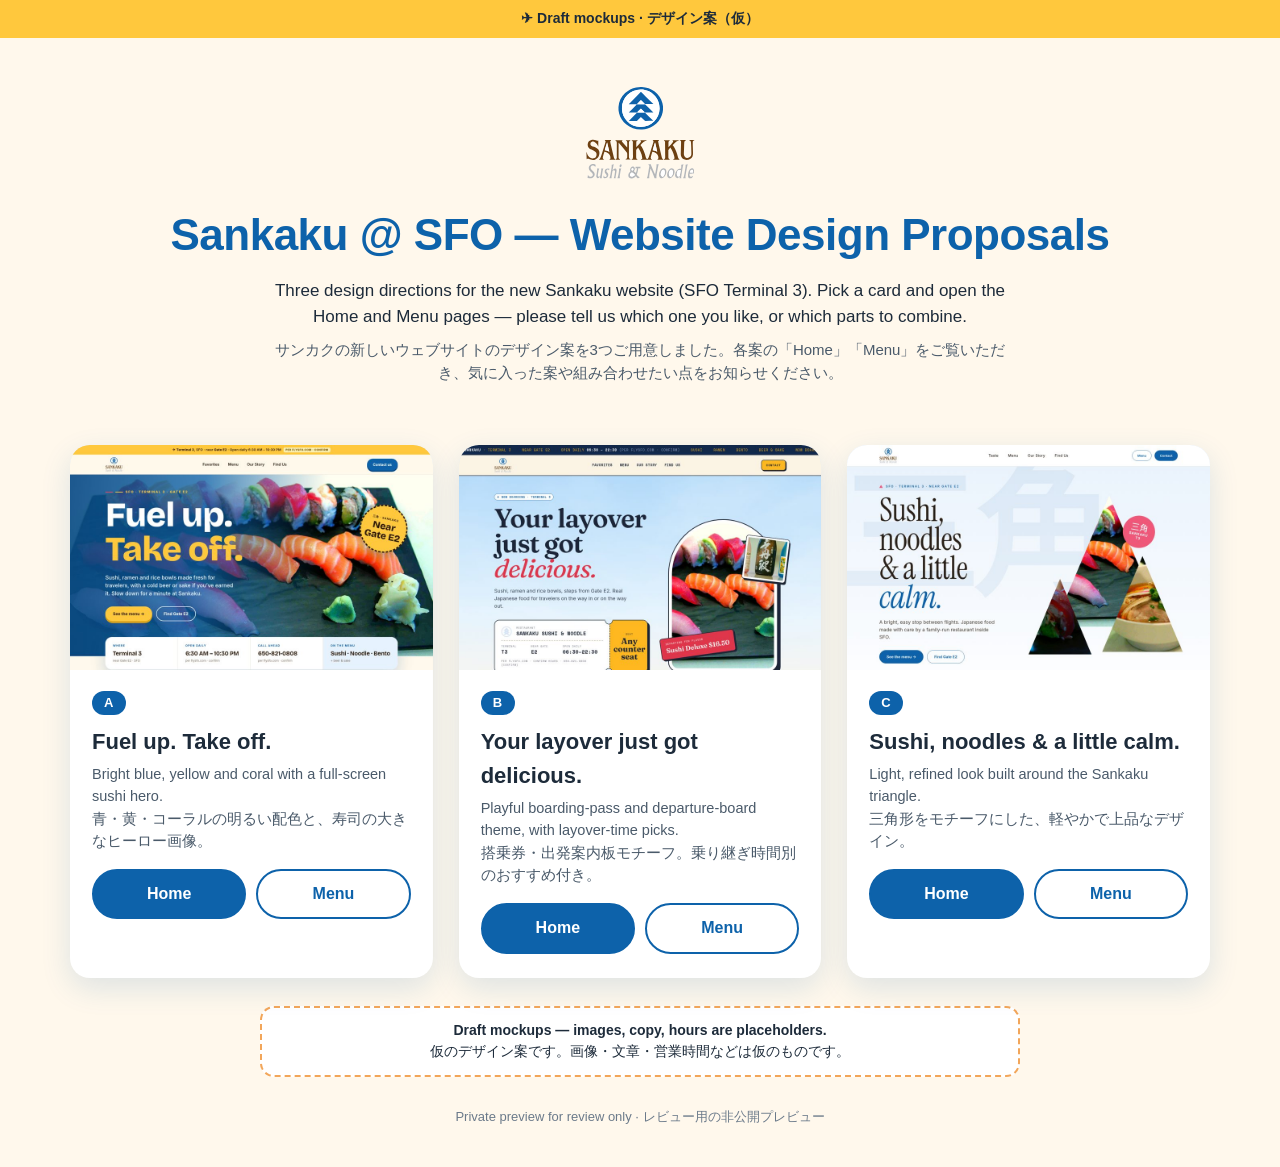
==== index.html @ 75d9e6c4 "Add Sankaku @ SFO design mockups for GitHub Pages. Publish the landing page and three proposal sites" ====
<!doctype html><html lang="en"><head><meta charset="utf-8"><meta name="viewport" content="width=device-width,initial-scale=1">
<meta name="robots" content="noindex,nofollow">
<title>Sankaku @ SFO — Website Design Proposals</title>
<style>
*{box-sizing:border-box}body{margin:0;font-family:-apple-system,BlinkMacSystemFont,"Segoe UI","Hiragino Sans","Yu Gothic",Roboto,sans-serif;background:#fff8ec;color:#1d2b3a;line-height:1.55}
.strip{background:#ffc83d;text-align:center;padding:8px 12px;font-size:14px;font-weight:600}
header{text-align:center;padding:48px 20px 24px}
header img{width:110px;height:auto}
h1{font-size:clamp(28px,5vw,44px);margin:14px 0 6px;color:#0d62aa;letter-spacing:-.5px}
.intro{max-width:760px;margin:0 auto;font-size:17px}
.intro p{margin:8px 0}.jp{color:#4a5a6a;font-size:15px}
.cards{display:grid;grid-template-columns:repeat(auto-fit,minmax(290px,1fr));gap:26px;max-width:1180px;margin:28px auto 10px;padding:0 20px}
.card{background:#fff;border-radius:20px;overflow:hidden;box-shadow:0 10px 30px rgba(13,98,170,.14);display:flex;flex-direction:column;transition:transform .2s}
.card:hover{transform:translateY(-4px)}
.card .thumb{display:block;aspect-ratio:900/558;background:#dde7f0;overflow:hidden}.card img{width:100%;height:100%;object-fit:cover;object-position:top;display:block}
.body{padding:20px 22px 24px}.tag{display:inline-block;background:#0d62aa;color:#fff;font-weight:700;border-radius:99px;padding:2px 12px;font-size:13px;letter-spacing:.5px}
.card h2{margin:10px 0 4px;font-size:22px}.card p{margin:0 0 16px;color:#4a5a6a;font-size:14.5px}
.btns{display:flex;gap:10px}.btn{flex:1;text-align:center;text-decoration:none;font-weight:700;padding:11px 14px;border-radius:99px;border:2px solid #0d62aa;color:#0d62aa}
.btn.p{background:#0d62aa;color:#fff}.btn:hover{background:#ffc83d;border-color:#ffc83d;color:#1d2b3a}
.note{max-width:760px;margin:28px auto 0;text-align:center;background:#fff;border:2px dashed #f2a65a;border-radius:14px;padding:12px 18px;font-size:14px}
footer{text-align:center;color:#6b7a8a;font-size:13px;padding:30px 20px 40px}
@media(max-width:720px){body{font-size:15px;line-height:1.55}header{padding:36px 22px 16px}h1{font-size:24px;line-height:1.2}.intro{font-size:15px}.jp{font-size:13.5px;line-height:1.75}.cards{gap:28px;padding:0 20px}.body{padding:20px 20px 24px}.card h2{font-size:18px;line-height:1.25}.card p{font-size:14px;line-height:1.6}.btn{font-size:14px;min-height:44px;display:flex;align-items:center;justify-content:center}.note{margin:28px 20px 0;font-size:14px;line-height:1.6}footer{font-size:13px;padding:28px 20px 44px}.strip{font-size:14px}}
</style></head><body>
<div class="strip">✈ Draft mockups · デザイン案（仮）</div>
<header>
<img src="assets/logo/logo_sankaku.svg" alt="Sankaku Sushi &amp; Noodle">
<h1>Sankaku @ SFO — Website Design Proposals</h1>
<div class="intro">
<p>Three design directions for the new Sankaku website (SFO Terminal 3). Pick a card and open the Home and Menu pages — please tell us which one you like, or which parts to combine.</p>
<p class="jp">サンカクの新しいウェブサイトのデザイン案を3つご用意しました。各案の「Home」「Menu」をご覧いただき、気に入った案や組み合わせたい点をお知らせください。</p>
</div></header>
<main class="cards">
<article class="card"><a class="thumb" href="a/index.html"><img src="thumbs/a.jpg" alt="Design A preview" loading="lazy"></a><div class="body"><span class="tag">A</span><h2>Fuel up. Take off.</h2><p>Bright blue, yellow and coral with a full-screen sushi hero.<br>青・黄・コーラルの明るい配色と、寿司の大きなヒーロー画像。</p><div class="btns"><a class="btn p" href="a/index.html">Home</a><a class="btn" href="a/menu.html">Menu</a></div></div></article>
<article class="card"><a class="thumb" href="b/index.html"><img src="thumbs/b.jpg" alt="Design B preview" loading="lazy"></a><div class="body"><span class="tag">B</span><h2>Your layover just got delicious.</h2><p>Playful boarding-pass and departure-board theme, with layover-time picks.<br>搭乗券・出発案内板モチーフ。乗り継ぎ時間別のおすすめ付き。</p><div class="btns"><a class="btn p" href="b/index.html">Home</a><a class="btn" href="b/menu.html">Menu</a></div></div></article>
<article class="card"><a class="thumb" href="c/index.html"><img src="thumbs/c.jpg" alt="Design C preview" loading="lazy"></a><div class="body"><span class="tag">C</span><h2>Sushi, noodles &amp; a little calm.</h2><p>Light, refined look built around the Sankaku triangle.<br>三角形をモチーフにした、軽やかで上品なデザイン。</p><div class="btns"><a class="btn p" href="c/index.html">Home</a><a class="btn" href="c/menu.html">Menu</a></div></div></article>
</main>
<div class="note"><b>Draft mockups — images, copy, hours are placeholders.</b><br>仮のデザイン案です。画像・文章・営業時間などは仮のものです。</div>
<footer>Private preview for review only · レビュー用の非公開プレビュー</footer>
</body></html>
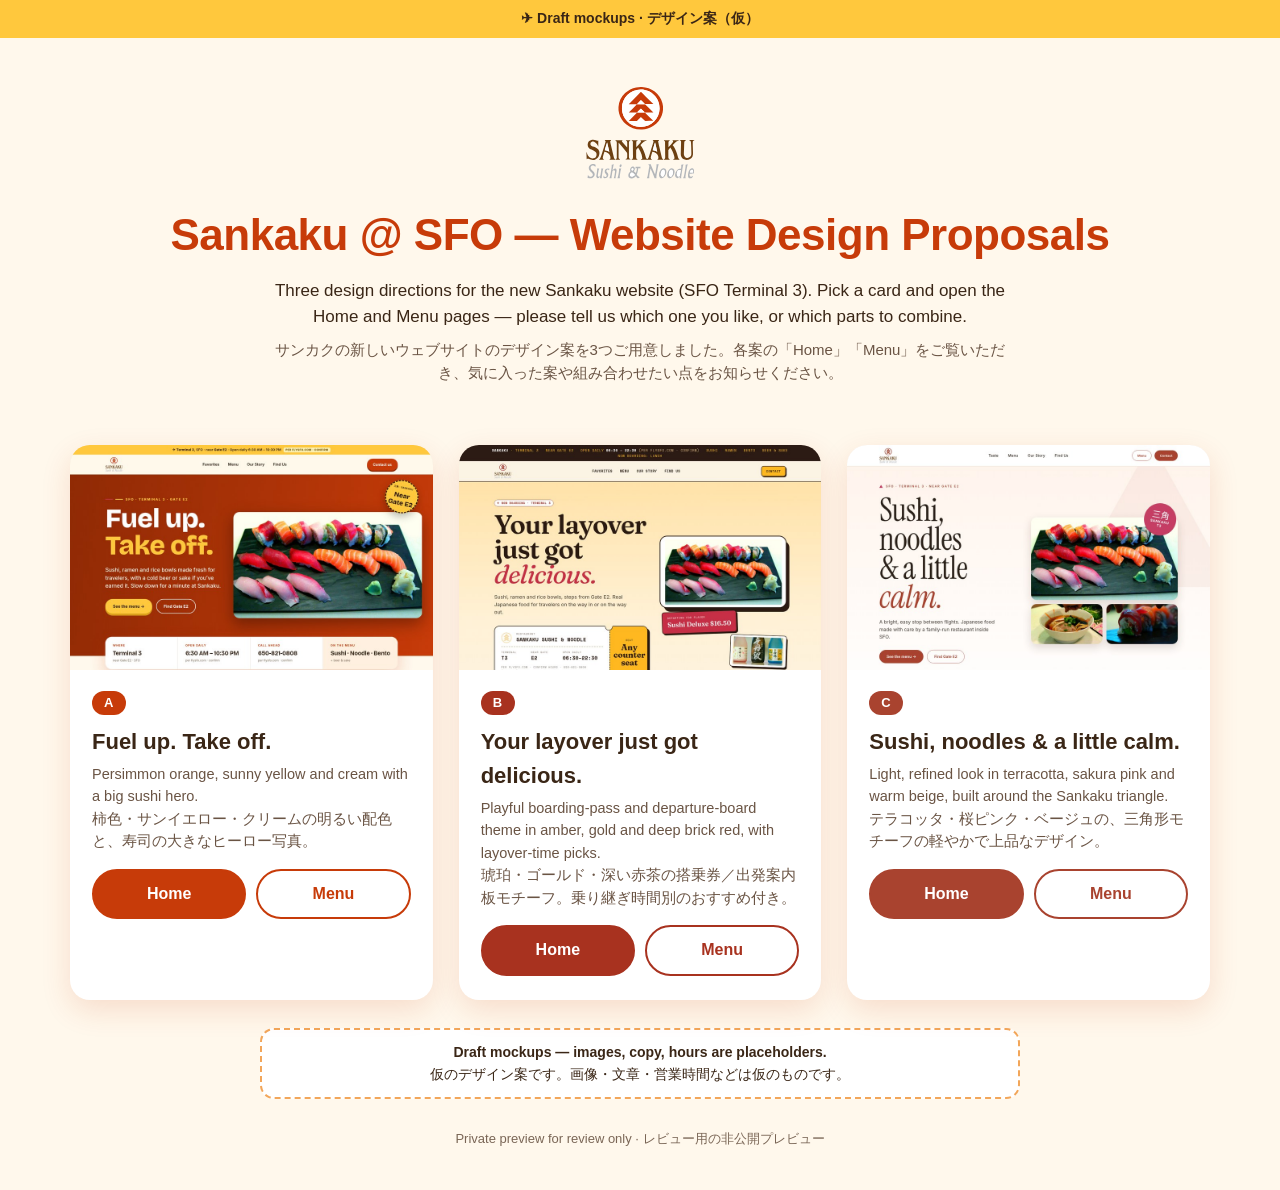
==== commit 14f9dfa5: "Replace mockups with warm palettes and no-crop layouts. Swap in the finished static build: warm colo" ====
--- a/index.html
+++ b/index.html
@@ -2,37 +2,38 @@
 <meta name="robots" content="noindex,nofollow">
 <title>Sankaku @ SFO — Website Design Proposals</title>
 <style>
-*{box-sizing:border-box}body{margin:0;font-family:-apple-system,BlinkMacSystemFont,"Segoe UI","Hiragino Sans","Yu Gothic",Roboto,sans-serif;background:#fff8ec;color:#1d2b3a;line-height:1.55}
+*{box-sizing:border-box}body{margin:0;font-family:-apple-system,BlinkMacSystemFont,"Segoe UI","Hiragino Sans","Yu Gothic",Roboto,sans-serif;background:#fff8ec;color:#3A2616;line-height:1.55}
 .strip{background:#ffc83d;text-align:center;padding:8px 12px;font-size:14px;font-weight:600}
 header{text-align:center;padding:48px 20px 24px}
 header img{width:110px;height:auto}
-h1{font-size:clamp(28px,5vw,44px);margin:14px 0 6px;color:#0d62aa;letter-spacing:-.5px}
+h1{font-size:clamp(28px,5vw,44px);margin:14px 0 6px;color:#C73B09;letter-spacing:-.5px}
 .intro{max-width:760px;margin:0 auto;font-size:17px}
-.intro p{margin:8px 0}.jp{color:#4a5a6a;font-size:15px}
+.intro p{margin:8px 0}.jp{color:#6A5444;font-size:15px}
 .cards{display:grid;grid-template-columns:repeat(auto-fit,minmax(290px,1fr));gap:26px;max-width:1180px;margin:28px auto 10px;padding:0 20px}
-.card{background:#fff;border-radius:20px;overflow:hidden;box-shadow:0 10px 30px rgba(13,98,170,.14);display:flex;flex-direction:column;transition:transform .2s}
+.card{background:#fff;border-radius:20px;overflow:hidden;box-shadow:0 10px 30px rgba(199,59,9,.14);display:flex;flex-direction:column;transition:transform .2s}
 .card:hover{transform:translateY(-4px)}
-.card .thumb{display:block;aspect-ratio:900/558;background:#dde7f0;overflow:hidden}.card img{width:100%;height:100%;object-fit:cover;object-position:top;display:block}
-.body{padding:20px 22px 24px}.tag{display:inline-block;background:#0d62aa;color:#fff;font-weight:700;border-radius:99px;padding:2px 12px;font-size:13px;letter-spacing:.5px}
-.card h2{margin:10px 0 4px;font-size:22px}.card p{margin:0 0 16px;color:#4a5a6a;font-size:14.5px}
-.btns{display:flex;gap:10px}.btn{flex:1;text-align:center;text-decoration:none;font-weight:700;padding:11px 14px;border-radius:99px;border:2px solid #0d62aa;color:#0d62aa}
-.btn.p{background:#0d62aa;color:#fff}.btn:hover{background:#ffc83d;border-color:#ffc83d;color:#1d2b3a}
+.card .thumb{display:block;aspect-ratio:900/558;background:#F6E6D2;overflow:hidden}.card img{width:100%;height:100%;object-fit:cover;object-position:top;display:block}
+.body{padding:20px 22px 24px}.tag{display:inline-block;background:#C73B09;color:#fff;font-weight:700;border-radius:99px;padding:2px 12px;font-size:13px;letter-spacing:.5px}
+.card h2{margin:10px 0 4px;font-size:22px}.card p{margin:0 0 16px;color:#6A5444;font-size:14.5px}
+.btns{display:flex;gap:10px}.btn{flex:1;text-align:center;text-decoration:none;font-weight:700;padding:11px 14px;border-radius:99px;border:2px solid #C73B09;color:#C73B09}
+.btn.p{background:#C73B09;color:#fff}.btn:hover{background:#ffc83d;border-color:#ffc83d;color:#3A2616}
 .note{max-width:760px;margin:28px auto 0;text-align:center;background:#fff;border:2px dashed #f2a65a;border-radius:14px;padding:12px 18px;font-size:14px}
-footer{text-align:center;color:#6b7a8a;font-size:13px;padding:30px 20px 40px}
+footer{text-align:center;color:#7A6656;font-size:13px;padding:30px 20px 40px}
 @media(max-width:720px){body{font-size:15px;line-height:1.55}header{padding:36px 22px 16px}h1{font-size:24px;line-height:1.2}.intro{font-size:15px}.jp{font-size:13.5px;line-height:1.75}.cards{gap:28px;padding:0 20px}.body{padding:20px 20px 24px}.card h2{font-size:18px;line-height:1.25}.card p{font-size:14px;line-height:1.6}.btn{font-size:14px;min-height:44px;display:flex;align-items:center;justify-content:center}.note{margin:28px 20px 0;font-size:14px;line-height:1.6}footer{font-size:13px;padding:28px 20px 44px}.strip{font-size:14px}}
+.cards article:nth-child(2) .tag,.cards article:nth-child(2) .btn.p{background:#A8321F}.cards article:nth-child(2) .btn{border-color:#A8321F;color:#A8321F}.cards article:nth-child(2) .btn.p{color:#fff}.cards article:nth-child(3) .tag,.cards article:nth-child(3) .btn.p{background:#A9432F}.cards article:nth-child(3) .btn{border-color:#A9432F;color:#A9432F}.cards article:nth-child(3) .btn.p{color:#fff}.cards article .btn:hover{background:#ffc83d;border-color:#ffc83d;color:#3A2616}
 </style></head><body>
 <div class="strip">✈ Draft mockups · デザイン案（仮）</div>
 <header>
-<img src="assets/logo/logo_sankaku.svg" alt="Sankaku Sushi &amp; Noodle">
+<img src="assets/logo/logo_sankaku_a.svg" alt="Sankaku Sushi &amp; Noodle">
 <h1>Sankaku @ SFO — Website Design Proposals</h1>
 <div class="intro">
 <p>Three design directions for the new Sankaku website (SFO Terminal 3). Pick a card and open the Home and Menu pages — please tell us which one you like, or which parts to combine.</p>
 <p class="jp">サンカクの新しいウェブサイトのデザイン案を3つご用意しました。各案の「Home」「Menu」をご覧いただき、気に入った案や組み合わせたい点をお知らせください。</p>
 </div></header>
 <main class="cards">
-<article class="card"><a class="thumb" href="a/index.html"><img src="thumbs/a.jpg" alt="Design A preview" loading="lazy"></a><div class="body"><span class="tag">A</span><h2>Fuel up. Take off.</h2><p>Bright blue, yellow and coral with a full-screen sushi hero.<br>青・黄・コーラルの明るい配色と、寿司の大きなヒーロー画像。</p><div class="btns"><a class="btn p" href="a/index.html">Home</a><a class="btn" href="a/menu.html">Menu</a></div></div></article>
-<article class="card"><a class="thumb" href="b/index.html"><img src="thumbs/b.jpg" alt="Design B preview" loading="lazy"></a><div class="body"><span class="tag">B</span><h2>Your layover just got delicious.</h2><p>Playful boarding-pass and departure-board theme, with layover-time picks.<br>搭乗券・出発案内板モチーフ。乗り継ぎ時間別のおすすめ付き。</p><div class="btns"><a class="btn p" href="b/index.html">Home</a><a class="btn" href="b/menu.html">Menu</a></div></div></article>
-<article class="card"><a class="thumb" href="c/index.html"><img src="thumbs/c.jpg" alt="Design C preview" loading="lazy"></a><div class="body"><span class="tag">C</span><h2>Sushi, noodles &amp; a little calm.</h2><p>Light, refined look built around the Sankaku triangle.<br>三角形をモチーフにした、軽やかで上品なデザイン。</p><div class="btns"><a class="btn p" href="c/index.html">Home</a><a class="btn" href="c/menu.html">Menu</a></div></div></article>
+<article class="card"><a class="thumb" href="a/index.html"><img src="thumbs/a.jpg" alt="Design A preview" loading="lazy"></a><div class="body"><span class="tag">A</span><h2>Fuel up. Take off.</h2><p>Persimmon orange, sunny yellow and cream with a big sushi hero.<br>柿色・サンイエロー・クリームの明るい配色と、寿司の大きなヒーロー写真。</p><div class="btns"><a class="btn p" href="a/index.html">Home</a><a class="btn" href="a/menu.html">Menu</a></div></div></article>
+<article class="card"><a class="thumb" href="b/index.html"><img src="thumbs/b.jpg" alt="Design B preview" loading="lazy"></a><div class="body"><span class="tag">B</span><h2>Your layover just got delicious.</h2><p>Playful boarding-pass and departure-board theme in amber, gold and deep brick red, with layover-time picks.<br>琥珀・ゴールド・深い赤茶の搭乗券／出発案内板モチーフ。乗り継ぎ時間別のおすすめ付き。</p><div class="btns"><a class="btn p" href="b/index.html">Home</a><a class="btn" href="b/menu.html">Menu</a></div></div></article>
+<article class="card"><a class="thumb" href="c/index.html"><img src="thumbs/c.jpg" alt="Design C preview" loading="lazy"></a><div class="body"><span class="tag">C</span><h2>Sushi, noodles &amp; a little calm.</h2><p>Light, refined look in terracotta, sakura pink and warm beige, built around the Sankaku triangle.<br>テラコッタ・桜ピンク・ベージュの、三角形モチーフの軽やかで上品なデザイン。</p><div class="btns"><a class="btn p" href="c/index.html">Home</a><a class="btn" href="c/menu.html">Menu</a></div></div></article>
 </main>
 <div class="note"><b>Draft mockups — images, copy, hours are placeholders.</b><br>仮のデザイン案です。画像・文章・営業時間などは仮のものです。</div>
 <footer>Private preview for review only · レビュー用の非公開プレビュー</footer>
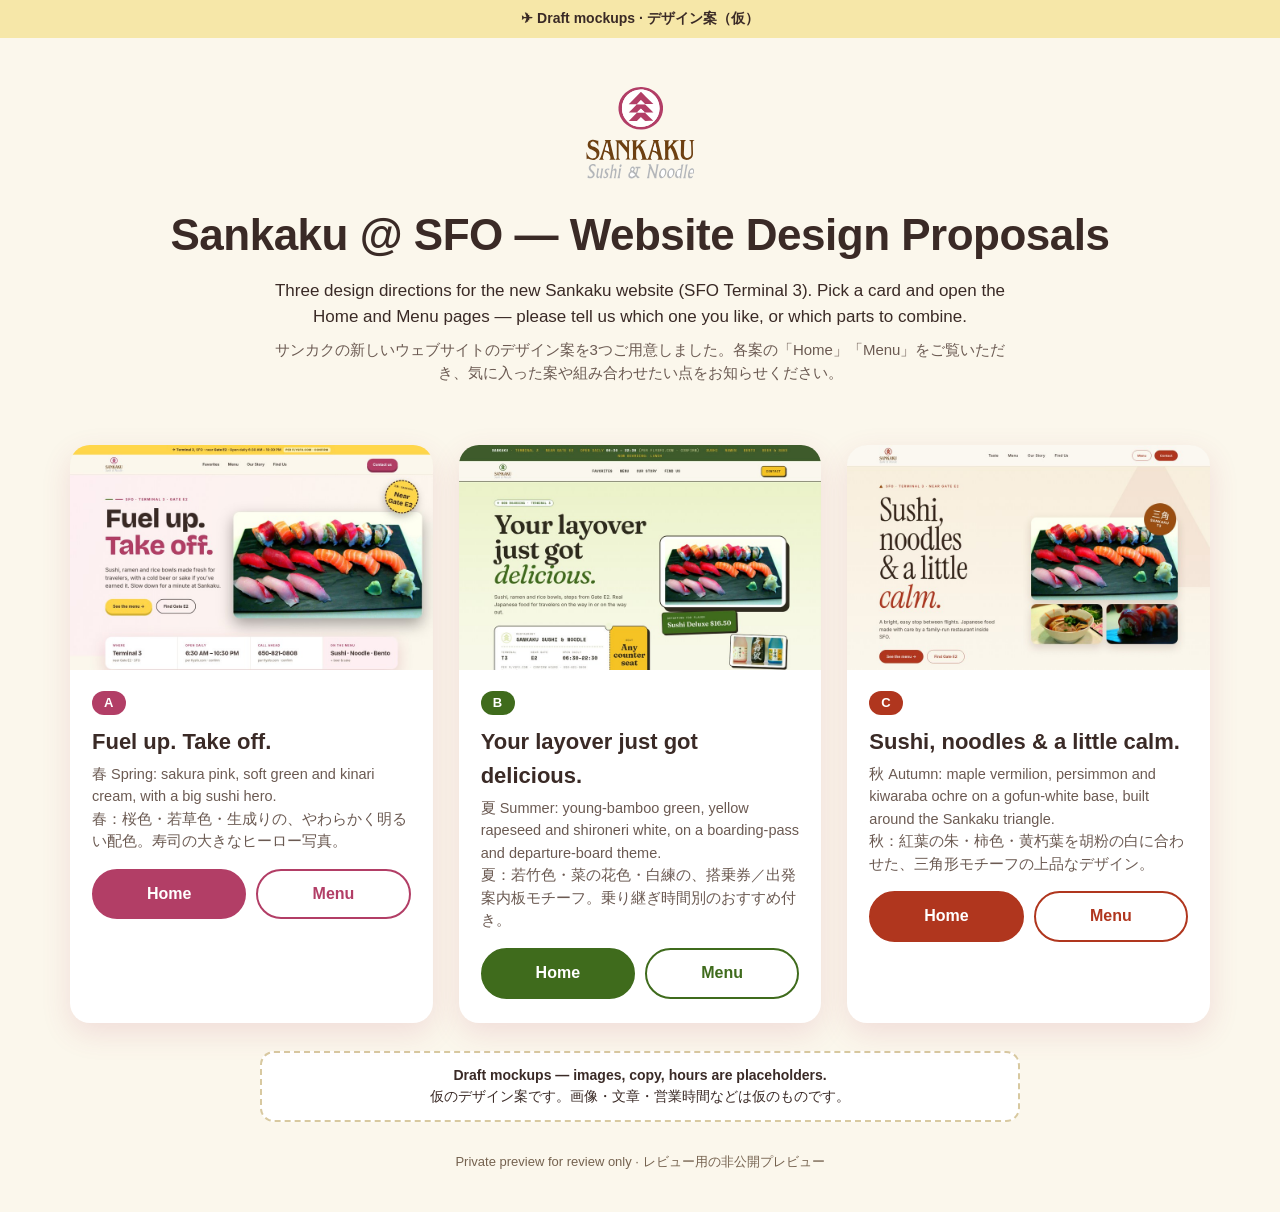
==== commit c1e34e92: "Replace mockups with seasonal Japanese palettes. Drop in the finished spring, summer, and autumn bui" ====
--- a/index.html
+++ b/index.html
@@ -2,25 +2,25 @@
 <meta name="robots" content="noindex,nofollow">
 <title>Sankaku @ SFO — Website Design Proposals</title>
 <style>
-*{box-sizing:border-box}body{margin:0;font-family:-apple-system,BlinkMacSystemFont,"Segoe UI","Hiragino Sans","Yu Gothic",Roboto,sans-serif;background:#fff8ec;color:#3A2616;line-height:1.55}
-.strip{background:#ffc83d;text-align:center;padding:8px 12px;font-size:14px;font-weight:600}
+*{box-sizing:border-box}body{margin:0;font-family:-apple-system,BlinkMacSystemFont,"Segoe UI","Hiragino Sans","Yu Gothic",Roboto,sans-serif;background:#FBF7EC;color:#3A2A26;line-height:1.55}
+.strip{background:#F6E7A8;text-align:center;padding:8px 12px;font-size:14px;font-weight:600}
 header{text-align:center;padding:48px 20px 24px}
 header img{width:110px;height:auto}
-h1{font-size:clamp(28px,5vw,44px);margin:14px 0 6px;color:#C73B09;letter-spacing:-.5px}
+h1{font-size:clamp(28px,5vw,44px);margin:14px 0 6px;color:#3A2A26;letter-spacing:-.5px}
 .intro{max-width:760px;margin:0 auto;font-size:17px}
-.intro p{margin:8px 0}.jp{color:#6A5444;font-size:15px}
+.intro p{margin:8px 0}.jp{color:#6B5A52;font-size:15px}
 .cards{display:grid;grid-template-columns:repeat(auto-fit,minmax(290px,1fr));gap:26px;max-width:1180px;margin:28px auto 10px;padding:0 20px}
-.card{background:#fff;border-radius:20px;overflow:hidden;box-shadow:0 10px 30px rgba(199,59,9,.14);display:flex;flex-direction:column;transition:transform .2s}
+.card{background:#fff;border-radius:20px;overflow:hidden;box-shadow:0 10px 30px rgba(178,62,102,.14);display:flex;flex-direction:column;transition:transform .2s}
 .card:hover{transform:translateY(-4px)}
-.card .thumb{display:block;aspect-ratio:900/558;background:#F6E6D2;overflow:hidden}.card img{width:100%;height:100%;object-fit:cover;object-position:top;display:block}
-.body{padding:20px 22px 24px}.tag{display:inline-block;background:#C73B09;color:#fff;font-weight:700;border-radius:99px;padding:2px 12px;font-size:13px;letter-spacing:.5px}
-.card h2{margin:10px 0 4px;font-size:22px}.card p{margin:0 0 16px;color:#6A5444;font-size:14.5px}
-.btns{display:flex;gap:10px}.btn{flex:1;text-align:center;text-decoration:none;font-weight:700;padding:11px 14px;border-radius:99px;border:2px solid #C73B09;color:#C73B09}
-.btn.p{background:#C73B09;color:#fff}.btn:hover{background:#ffc83d;border-color:#ffc83d;color:#3A2616}
-.note{max-width:760px;margin:28px auto 0;text-align:center;background:#fff;border:2px dashed #f2a65a;border-radius:14px;padding:12px 18px;font-size:14px}
-footer{text-align:center;color:#7A6656;font-size:13px;padding:30px 20px 40px}
+.card .thumb{display:block;aspect-ratio:900/558;background:#F3EBD8;overflow:hidden}.card img{width:100%;height:100%;object-fit:cover;object-position:top;display:block}
+.body{padding:20px 22px 24px}.tag{display:inline-block;background:#B23E66;color:#fff;font-weight:700;border-radius:99px;padding:2px 12px;font-size:13px;letter-spacing:.5px}
+.card h2{margin:10px 0 4px;font-size:22px}.card p{margin:0 0 16px;color:#6B5A52;font-size:14.5px}
+.btns{display:flex;gap:10px}.btn{flex:1;text-align:center;text-decoration:none;font-weight:700;padding:11px 14px;border-radius:99px;border:2px solid #B23E66;color:#B23E66}
+.btn.p{background:#B23E66;color:#fff}.btn:hover{background:#F1E3A8;border-color:#F1E3A8;color:#3A2A26}
+.note{max-width:760px;margin:28px auto 0;text-align:center;background:#fff;border:2px dashed #D8C9A0;border-radius:14px;padding:12px 18px;font-size:14px}
+footer{text-align:center;color:#75624F;font-size:13px;padding:30px 20px 40px}
 @media(max-width:720px){body{font-size:15px;line-height:1.55}header{padding:36px 22px 16px}h1{font-size:24px;line-height:1.2}.intro{font-size:15px}.jp{font-size:13.5px;line-height:1.75}.cards{gap:28px;padding:0 20px}.body{padding:20px 20px 24px}.card h2{font-size:18px;line-height:1.25}.card p{font-size:14px;line-height:1.6}.btn{font-size:14px;min-height:44px;display:flex;align-items:center;justify-content:center}.note{margin:28px 20px 0;font-size:14px;line-height:1.6}footer{font-size:13px;padding:28px 20px 44px}.strip{font-size:14px}}
-.cards article:nth-child(2) .tag,.cards article:nth-child(2) .btn.p{background:#A8321F}.cards article:nth-child(2) .btn{border-color:#A8321F;color:#A8321F}.cards article:nth-child(2) .btn.p{color:#fff}.cards article:nth-child(3) .tag,.cards article:nth-child(3) .btn.p{background:#A9432F}.cards article:nth-child(3) .btn{border-color:#A9432F;color:#A9432F}.cards article:nth-child(3) .btn.p{color:#fff}.cards article .btn:hover{background:#ffc83d;border-color:#ffc83d;color:#3A2616}
+.cards article:nth-child(2) .tag,.cards article:nth-child(2) .btn.p{background:#3F6B1C}.cards article:nth-child(2) .btn{border-color:#3F6B1C;color:#3F6B1C}.cards article:nth-child(2) .btn.p{color:#fff}.cards article:nth-child(3) .tag,.cards article:nth-child(3) .btn.p{background:#B0361E}.cards article:nth-child(3) .btn{border-color:#B0361E;color:#B0361E}.cards article:nth-child(3) .btn.p{color:#fff}.cards article .btn:hover{background:#F1E3A8;border-color:#F1E3A8;color:#3A2A26}
 </style></head><body>
 <div class="strip">✈ Draft mockups · デザイン案（仮）</div>
 <header>
@@ -31,9 +31,9 @@
 <p class="jp">サンカクの新しいウェブサイトのデザイン案を3つご用意しました。各案の「Home」「Menu」をご覧いただき、気に入った案や組み合わせたい点をお知らせください。</p>
 </div></header>
 <main class="cards">
-<article class="card"><a class="thumb" href="a/index.html"><img src="thumbs/a.jpg" alt="Design A preview" loading="lazy"></a><div class="body"><span class="tag">A</span><h2>Fuel up. Take off.</h2><p>Persimmon orange, sunny yellow and cream with a big sushi hero.<br>柿色・サンイエロー・クリームの明るい配色と、寿司の大きなヒーロー写真。</p><div class="btns"><a class="btn p" href="a/index.html">Home</a><a class="btn" href="a/menu.html">Menu</a></div></div></article>
-<article class="card"><a class="thumb" href="b/index.html"><img src="thumbs/b.jpg" alt="Design B preview" loading="lazy"></a><div class="body"><span class="tag">B</span><h2>Your layover just got delicious.</h2><p>Playful boarding-pass and departure-board theme in amber, gold and deep brick red, with layover-time picks.<br>琥珀・ゴールド・深い赤茶の搭乗券／出発案内板モチーフ。乗り継ぎ時間別のおすすめ付き。</p><div class="btns"><a class="btn p" href="b/index.html">Home</a><a class="btn" href="b/menu.html">Menu</a></div></div></article>
-<article class="card"><a class="thumb" href="c/index.html"><img src="thumbs/c.jpg" alt="Design C preview" loading="lazy"></a><div class="body"><span class="tag">C</span><h2>Sushi, noodles &amp; a little calm.</h2><p>Light, refined look in terracotta, sakura pink and warm beige, built around the Sankaku triangle.<br>テラコッタ・桜ピンク・ベージュの、三角形モチーフの軽やかで上品なデザイン。</p><div class="btns"><a class="btn p" href="c/index.html">Home</a><a class="btn" href="c/menu.html">Menu</a></div></div></article>
+<article class="card"><a class="thumb" href="a/index.html"><img src="thumbs/a.jpg" alt="Design A preview" loading="lazy"></a><div class="body"><span class="tag">A</span><h2>Fuel up. Take off.</h2><p>春 Spring: sakura pink, soft green and kinari cream, with a big sushi hero.<br>春：桜色・若草色・生成りの、やわらかく明るい配色。寿司の大きなヒーロー写真。</p><div class="btns"><a class="btn p" href="a/index.html">Home</a><a class="btn" href="a/menu.html">Menu</a></div></div></article>
+<article class="card"><a class="thumb" href="b/index.html"><img src="thumbs/b.jpg" alt="Design B preview" loading="lazy"></a><div class="body"><span class="tag">B</span><h2>Your layover just got delicious.</h2><p>夏 Summer: young-bamboo green, yellow rapeseed and shironeri white, on a boarding-pass and departure-board theme.<br>夏：若竹色・菜の花色・白練の、搭乗券／出発案内板モチーフ。乗り継ぎ時間別のおすすめ付き。</p><div class="btns"><a class="btn p" href="b/index.html">Home</a><a class="btn" href="b/menu.html">Menu</a></div></div></article>
+<article class="card"><a class="thumb" href="c/index.html"><img src="thumbs/c.jpg" alt="Design C preview" loading="lazy"></a><div class="body"><span class="tag">C</span><h2>Sushi, noodles &amp; a little calm.</h2><p>秋 Autumn: maple vermilion, persimmon and kiwaraba ochre on a gofun-white base, built around the Sankaku triangle.<br>秋：紅葉の朱・柿色・黄朽葉を胡粉の白に合わせた、三角形モチーフの上品なデザイン。</p><div class="btns"><a class="btn p" href="c/index.html">Home</a><a class="btn" href="c/menu.html">Menu</a></div></div></article>
 </main>
 <div class="note"><b>Draft mockups — images, copy, hours are placeholders.</b><br>仮のデザイン案です。画像・文章・営業時間などは仮のものです。</div>
 <footer>Private preview for review only · レビュー用の非公開プレビュー</footer>
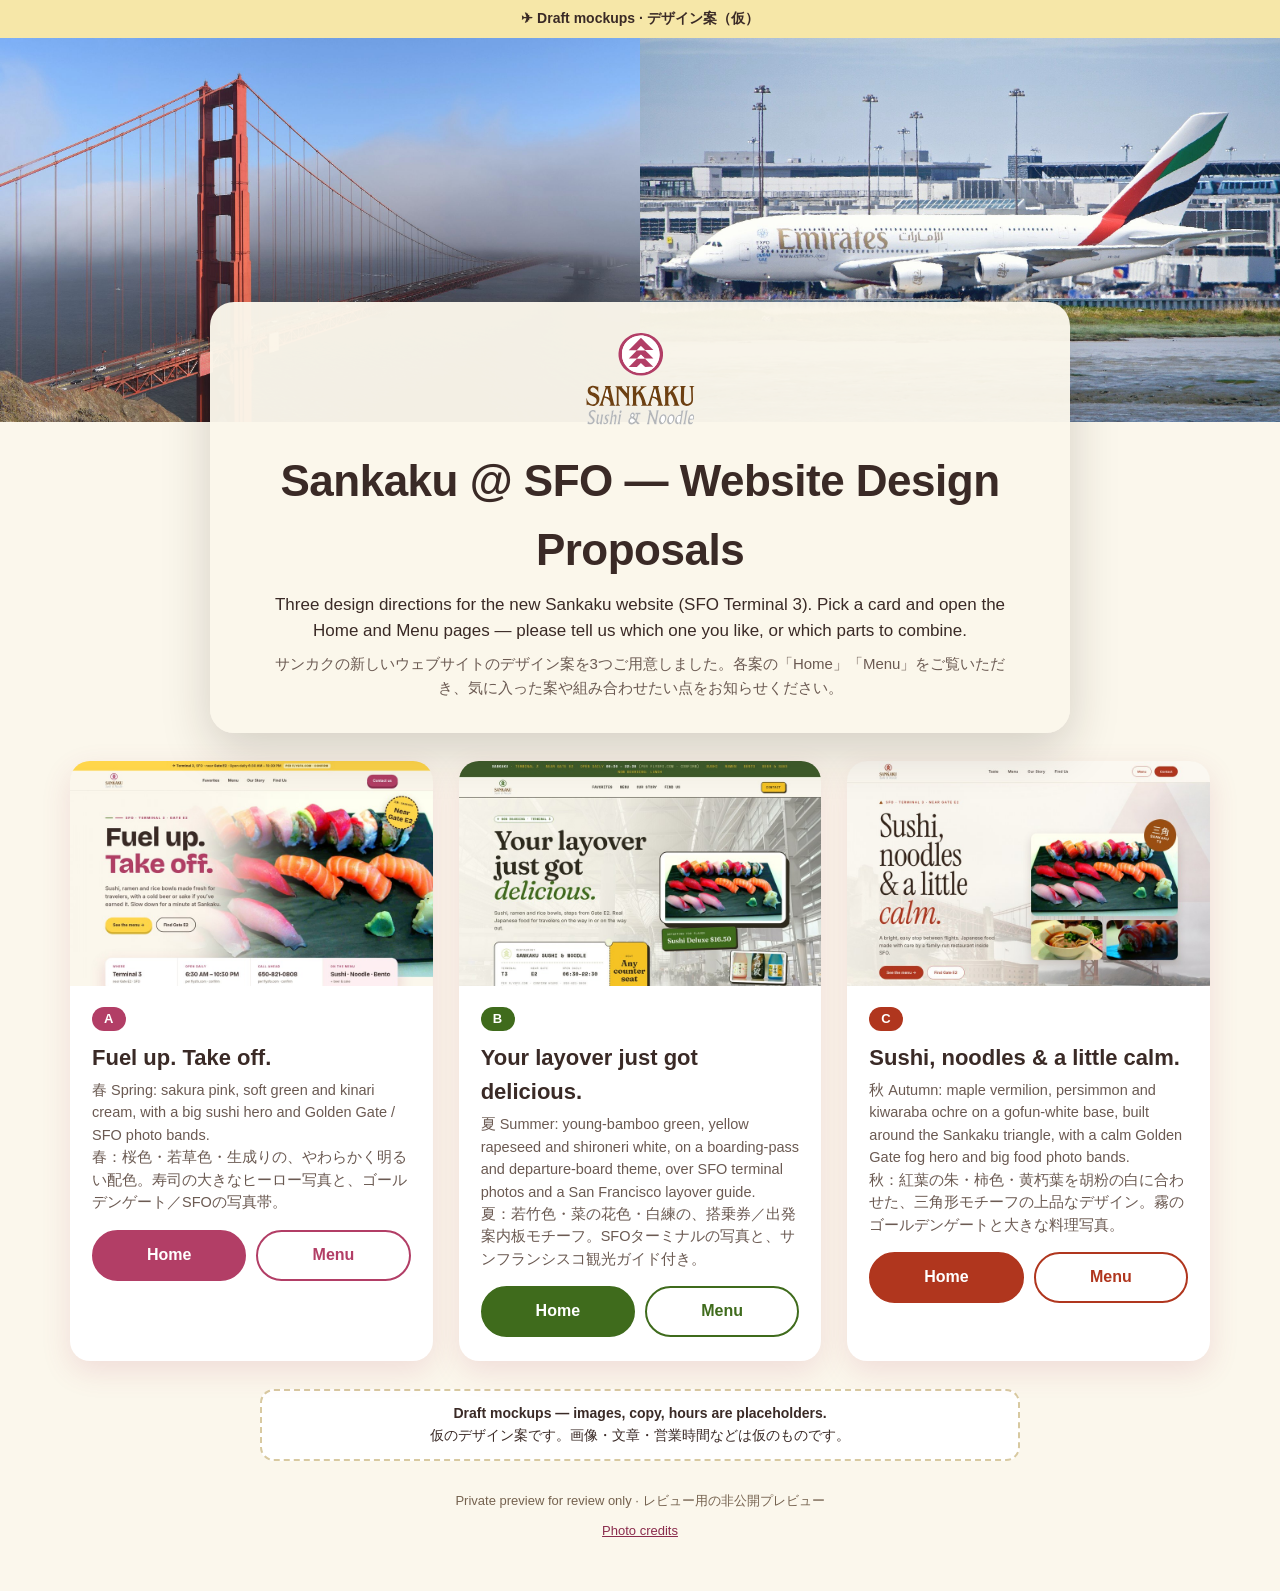
==== commit ca81bdda: "Add San Francisco and SFO photo backgrounds and a credits page. Reapply the finished preview build o" ====
--- a/index.html
+++ b/index.html
@@ -21,9 +21,17 @@
 footer{text-align:center;color:#75624F;font-size:13px;padding:30px 20px 40px}
 @media(max-width:720px){body{font-size:15px;line-height:1.55}header{padding:36px 22px 16px}h1{font-size:24px;line-height:1.2}.intro{font-size:15px}.jp{font-size:13.5px;line-height:1.75}.cards{gap:28px;padding:0 20px}.body{padding:20px 20px 24px}.card h2{font-size:18px;line-height:1.25}.card p{font-size:14px;line-height:1.6}.btn{font-size:14px;min-height:44px;display:flex;align-items:center;justify-content:center}.note{margin:28px 20px 0;font-size:14px;line-height:1.6}footer{font-size:13px;padding:28px 20px 44px}.strip{font-size:14px}}
 .cards article:nth-child(2) .tag,.cards article:nth-child(2) .btn.p{background:#3F6B1C}.cards article:nth-child(2) .btn{border-color:#3F6B1C;color:#3F6B1C}.cards article:nth-child(2) .btn.p{color:#fff}.cards article:nth-child(3) .tag,.cards article:nth-child(3) .btn.p{background:#B0361E}.cards article:nth-child(3) .btn{border-color:#B0361E;color:#B0361E}.cards article:nth-child(3) .btn.p{color:#fff}.cards article .btn:hover{background:#F1E3A8;border-color:#F1E3A8;color:#3A2A26}
+.lph{display:grid;grid-template-columns:1fr 1fr;height:clamp(240px,30vw,400px)}
+.lph>div{background-size:cover;background-repeat:no-repeat}
+.lph .p1{background-image:url(assets/sf/sf_ggb_north.jpg);background-position:28% 38%}
+.lph .p2{background-image:url(assets/sf/sfo_a380_bay.jpg);background-position:68% 50%}
+header.lcard{position:relative;max-width:860px;margin:-120px auto 0;background:rgba(251,247,236,.96);border-radius:24px;padding:30px 32px 26px;box-shadow:0 18px 50px rgba(40,28,20,.18)}
+footer a{color:#8A2C4D;display:inline-block;padding:10px 4px;text-decoration:underline}
+@media(max-width:720px){.lph{display:block;height:auto}.lph>div{aspect-ratio:3/2}.lph .p1{background-image:url(assets/sf/sf_ggb_north_m.jpg);background-position:30% 40%}.lph .p2{display:none}header.lcard{margin:-40px 14px 0;padding:24px 18px 18px;border-radius:20px}}
 </style></head><body>
 <div class="strip">✈ Draft mockups · デザイン案（仮）</div>
-<header>
+<div class="lph" role="img" aria-label="Golden Gate Bridge and an aircraft at SFO"><div class="p1"></div><div class="p2"></div></div>
+<header class="lcard">
 <img src="assets/logo/logo_sankaku_a.svg" alt="Sankaku Sushi &amp; Noodle">
 <h1>Sankaku @ SFO — Website Design Proposals</h1>
 <div class="intro">
@@ -31,10 +39,10 @@
 <p class="jp">サンカクの新しいウェブサイトのデザイン案を3つご用意しました。各案の「Home」「Menu」をご覧いただき、気に入った案や組み合わせたい点をお知らせください。</p>
 </div></header>
 <main class="cards">
-<article class="card"><a class="thumb" href="a/index.html"><img src="thumbs/a.jpg" alt="Design A preview" loading="lazy"></a><div class="body"><span class="tag">A</span><h2>Fuel up. Take off.</h2><p>春 Spring: sakura pink, soft green and kinari cream, with a big sushi hero.<br>春：桜色・若草色・生成りの、やわらかく明るい配色。寿司の大きなヒーロー写真。</p><div class="btns"><a class="btn p" href="a/index.html">Home</a><a class="btn" href="a/menu.html">Menu</a></div></div></article>
-<article class="card"><a class="thumb" href="b/index.html"><img src="thumbs/b.jpg" alt="Design B preview" loading="lazy"></a><div class="body"><span class="tag">B</span><h2>Your layover just got delicious.</h2><p>夏 Summer: young-bamboo green, yellow rapeseed and shironeri white, on a boarding-pass and departure-board theme.<br>夏：若竹色・菜の花色・白練の、搭乗券／出発案内板モチーフ。乗り継ぎ時間別のおすすめ付き。</p><div class="btns"><a class="btn p" href="b/index.html">Home</a><a class="btn" href="b/menu.html">Menu</a></div></div></article>
-<article class="card"><a class="thumb" href="c/index.html"><img src="thumbs/c.jpg" alt="Design C preview" loading="lazy"></a><div class="body"><span class="tag">C</span><h2>Sushi, noodles &amp; a little calm.</h2><p>秋 Autumn: maple vermilion, persimmon and kiwaraba ochre on a gofun-white base, built around the Sankaku triangle.<br>秋：紅葉の朱・柿色・黄朽葉を胡粉の白に合わせた、三角形モチーフの上品なデザイン。</p><div class="btns"><a class="btn p" href="c/index.html">Home</a><a class="btn" href="c/menu.html">Menu</a></div></div></article>
+<article class="card"><a class="thumb" href="a/index.html"><img src="thumbs/a.jpg" alt="Design A preview" loading="lazy"></a><div class="body"><span class="tag">A</span><h2>Fuel up. Take off.</h2><p>春 Spring: sakura pink, soft green and kinari cream, with a big sushi hero and Golden Gate / SFO photo bands.<br>春：桜色・若草色・生成りの、やわらかく明るい配色。寿司の大きなヒーロー写真と、ゴールデンゲート／SFOの写真帯。</p><div class="btns"><a class="btn p" href="a/index.html">Home</a><a class="btn" href="a/menu.html">Menu</a></div></div></article>
+<article class="card"><a class="thumb" href="b/index.html"><img src="thumbs/b.jpg" alt="Design B preview" loading="lazy"></a><div class="body"><span class="tag">B</span><h2>Your layover just got delicious.</h2><p>夏 Summer: young-bamboo green, yellow rapeseed and shironeri white, on a boarding-pass and departure-board theme, over SFO terminal photos and a San Francisco layover guide.<br>夏：若竹色・菜の花色・白練の、搭乗券／出発案内板モチーフ。SFOターミナルの写真と、サンフランシスコ観光ガイド付き。</p><div class="btns"><a class="btn p" href="b/index.html">Home</a><a class="btn" href="b/menu.html">Menu</a></div></div></article>
+<article class="card"><a class="thumb" href="c/index.html"><img src="thumbs/c.jpg" alt="Design C preview" loading="lazy"></a><div class="body"><span class="tag">C</span><h2>Sushi, noodles &amp; a little calm.</h2><p>秋 Autumn: maple vermilion, persimmon and kiwaraba ochre on a gofun-white base, built around the Sankaku triangle, with a calm Golden Gate fog hero and big food photo bands.<br>秋：紅葉の朱・柿色・黄朽葉を胡粉の白に合わせた、三角形モチーフの上品なデザイン。霧のゴールデンゲートと大きな料理写真。</p><div class="btns"><a class="btn p" href="c/index.html">Home</a><a class="btn" href="c/menu.html">Menu</a></div></div></article>
 </main>
 <div class="note"><b>Draft mockups — images, copy, hours are placeholders.</b><br>仮のデザイン案です。画像・文章・営業時間などは仮のものです。</div>
-<footer>Private preview for review only · レビュー用の非公開プレビュー</footer>
+<footer>Private preview for review only · レビュー用の非公開プレビュー<br><a href="credits.html">Photo credits</a></footer>
 </body></html>
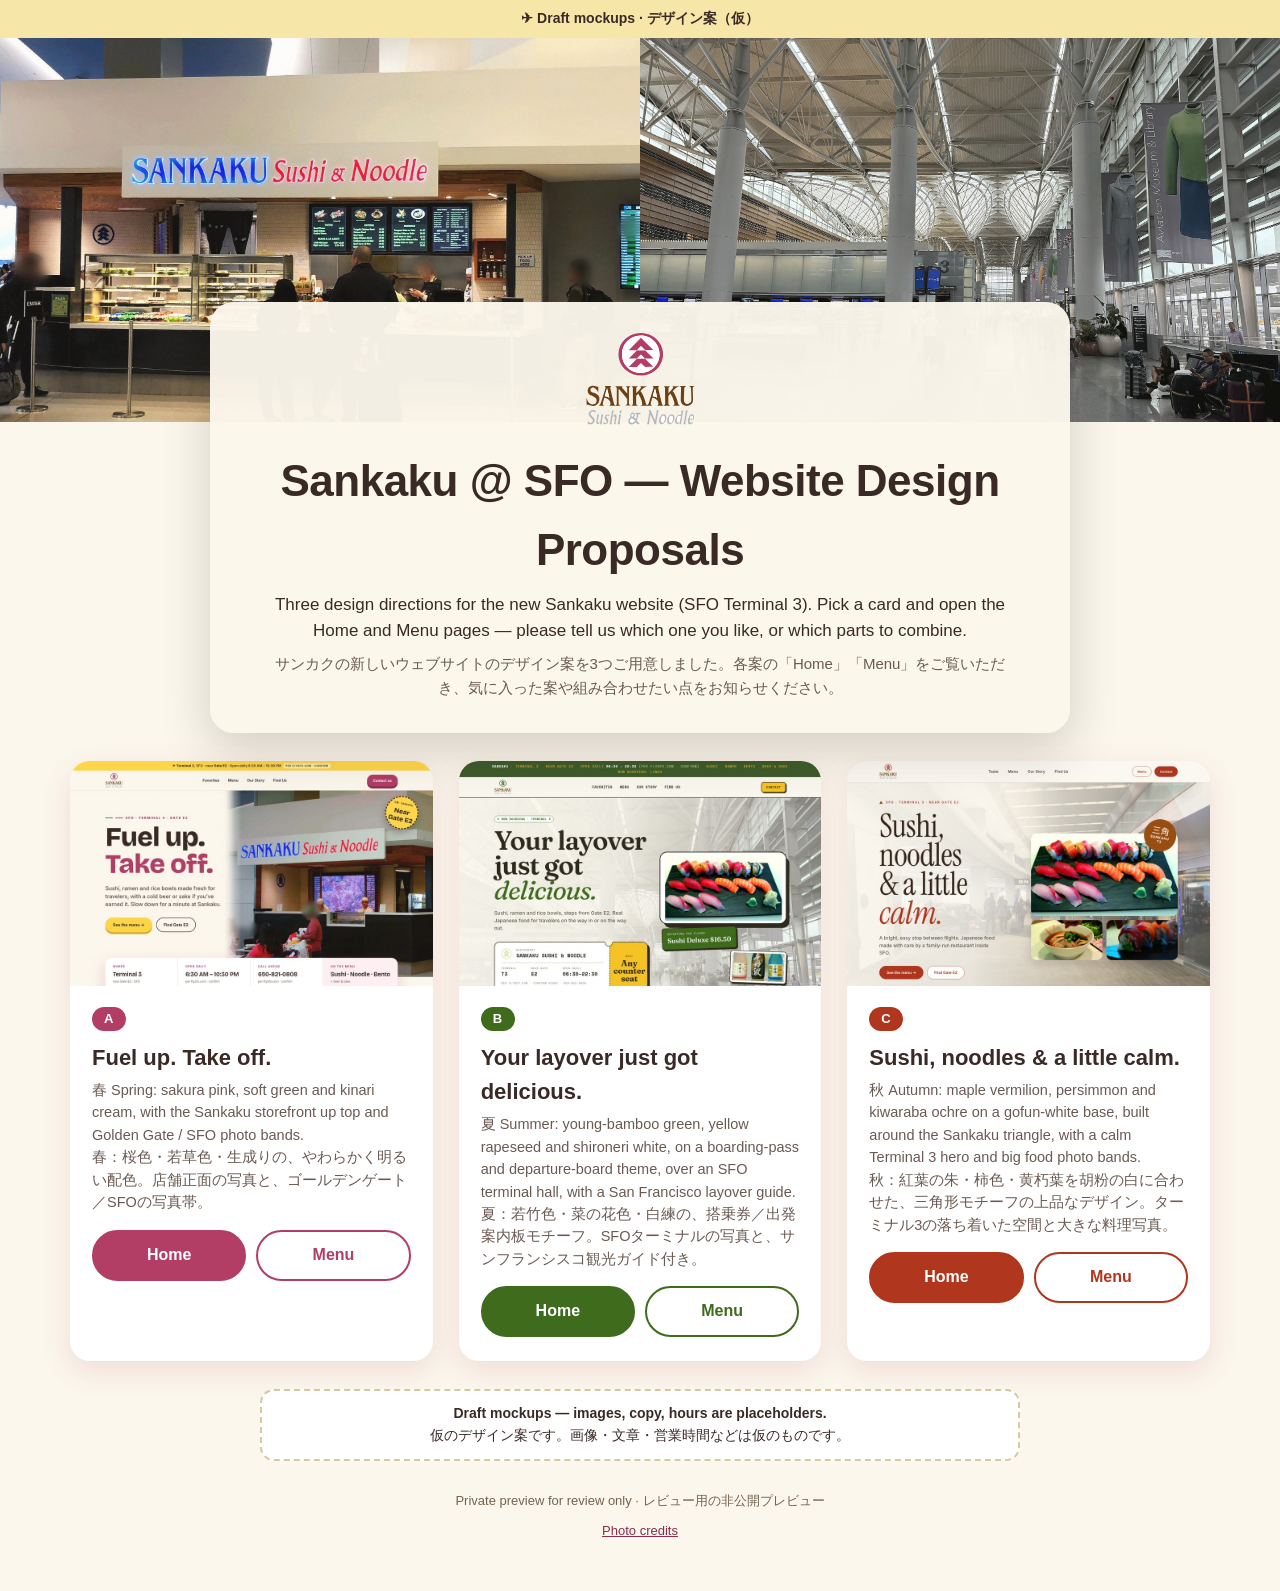
==== commit 1a734be5: "Replace top heroes with airport interior and storefront photos. Swap the Pages mockup build so the l" ====
--- a/index.html
+++ b/index.html
@@ -23,14 +23,14 @@
 .cards article:nth-child(2) .tag,.cards article:nth-child(2) .btn.p{background:#3F6B1C}.cards article:nth-child(2) .btn{border-color:#3F6B1C;color:#3F6B1C}.cards article:nth-child(2) .btn.p{color:#fff}.cards article:nth-child(3) .tag,.cards article:nth-child(3) .btn.p{background:#B0361E}.cards article:nth-child(3) .btn{border-color:#B0361E;color:#B0361E}.cards article:nth-child(3) .btn.p{color:#fff}.cards article .btn:hover{background:#F1E3A8;border-color:#F1E3A8;color:#3A2A26}
 .lph{display:grid;grid-template-columns:1fr 1fr;height:clamp(240px,30vw,400px)}
 .lph>div{background-size:cover;background-repeat:no-repeat}
-.lph .p1{background-image:url(assets/sf/sf_ggb_north.jpg);background-position:28% 38%}
-.lph .p2{background-image:url(assets/sf/sfo_a380_bay.jpg);background-position:68% 50%}
+.lph .p1{background-image:url(assets/sf/store_still.jpg);background-position:50% 30%}
+.lph .p2{background-image:url(assets/sf/sfo_gate_hall.jpg);background-position:50% 45%}
 header.lcard{position:relative;max-width:860px;margin:-120px auto 0;background:rgba(251,247,236,.96);border-radius:24px;padding:30px 32px 26px;box-shadow:0 18px 50px rgba(40,28,20,.18)}
 footer a{color:#8A2C4D;display:inline-block;padding:10px 4px;text-decoration:underline}
-@media(max-width:720px){.lph{display:block;height:auto}.lph>div{aspect-ratio:3/2}.lph .p1{background-image:url(assets/sf/sf_ggb_north_m.jpg);background-position:30% 40%}.lph .p2{display:none}header.lcard{margin:-40px 14px 0;padding:24px 18px 18px;border-radius:20px}}
+@media(max-width:720px){.lph{display:block;height:auto}.lph>div{aspect-ratio:3/2}.lph .p1{background-image:url(assets/sf/store_still_m.jpg);background-position:50% 30%}.lph .p2{display:none}header.lcard{margin:-40px 14px 0;padding:24px 18px 18px;border-radius:20px}}
 </style></head><body>
 <div class="strip">✈ Draft mockups · デザイン案（仮）</div>
-<div class="lph" role="img" aria-label="Golden Gate Bridge and an aircraft at SFO"><div class="p1"></div><div class="p2"></div></div>
+<div class="lph" role="img" aria-label="The Sankaku storefront and the SFO terminal"><div class="p1"></div><div class="p2"></div></div>
 <header class="lcard">
 <img src="assets/logo/logo_sankaku_a.svg" alt="Sankaku Sushi &amp; Noodle">
 <h1>Sankaku @ SFO — Website Design Proposals</h1>
@@ -39,9 +39,9 @@
 <p class="jp">サンカクの新しいウェブサイトのデザイン案を3つご用意しました。各案の「Home」「Menu」をご覧いただき、気に入った案や組み合わせたい点をお知らせください。</p>
 </div></header>
 <main class="cards">
-<article class="card"><a class="thumb" href="a/index.html"><img src="thumbs/a.jpg" alt="Design A preview" loading="lazy"></a><div class="body"><span class="tag">A</span><h2>Fuel up. Take off.</h2><p>春 Spring: sakura pink, soft green and kinari cream, with a big sushi hero and Golden Gate / SFO photo bands.<br>春：桜色・若草色・生成りの、やわらかく明るい配色。寿司の大きなヒーロー写真と、ゴールデンゲート／SFOの写真帯。</p><div class="btns"><a class="btn p" href="a/index.html">Home</a><a class="btn" href="a/menu.html">Menu</a></div></div></article>
-<article class="card"><a class="thumb" href="b/index.html"><img src="thumbs/b.jpg" alt="Design B preview" loading="lazy"></a><div class="body"><span class="tag">B</span><h2>Your layover just got delicious.</h2><p>夏 Summer: young-bamboo green, yellow rapeseed and shironeri white, on a boarding-pass and departure-board theme, over SFO terminal photos and a San Francisco layover guide.<br>夏：若竹色・菜の花色・白練の、搭乗券／出発案内板モチーフ。SFOターミナルの写真と、サンフランシスコ観光ガイド付き。</p><div class="btns"><a class="btn p" href="b/index.html">Home</a><a class="btn" href="b/menu.html">Menu</a></div></div></article>
-<article class="card"><a class="thumb" href="c/index.html"><img src="thumbs/c.jpg" alt="Design C preview" loading="lazy"></a><div class="body"><span class="tag">C</span><h2>Sushi, noodles &amp; a little calm.</h2><p>秋 Autumn: maple vermilion, persimmon and kiwaraba ochre on a gofun-white base, built around the Sankaku triangle, with a calm Golden Gate fog hero and big food photo bands.<br>秋：紅葉の朱・柿色・黄朽葉を胡粉の白に合わせた、三角形モチーフの上品なデザイン。霧のゴールデンゲートと大きな料理写真。</p><div class="btns"><a class="btn p" href="c/index.html">Home</a><a class="btn" href="c/menu.html">Menu</a></div></div></article>
+<article class="card"><a class="thumb" href="a/index.html"><img src="thumbs/a.jpg" alt="Design A preview" loading="lazy"></a><div class="body"><span class="tag">A</span><h2>Fuel up. Take off.</h2><p>春 Spring: sakura pink, soft green and kinari cream, with the Sankaku storefront up top and Golden Gate / SFO photo bands.<br>春：桜色・若草色・生成りの、やわらかく明るい配色。店舗正面の写真と、ゴールデンゲート／SFOの写真帯。</p><div class="btns"><a class="btn p" href="a/index.html">Home</a><a class="btn" href="a/menu.html">Menu</a></div></div></article>
+<article class="card"><a class="thumb" href="b/index.html"><img src="thumbs/b.jpg" alt="Design B preview" loading="lazy"></a><div class="body"><span class="tag">B</span><h2>Your layover just got delicious.</h2><p>夏 Summer: young-bamboo green, yellow rapeseed and shironeri white, on a boarding-pass and departure-board theme, over an SFO terminal hall, with a San Francisco layover guide.<br>夏：若竹色・菜の花色・白練の、搭乗券／出発案内板モチーフ。SFOターミナルの写真と、サンフランシスコ観光ガイド付き。</p><div class="btns"><a class="btn p" href="b/index.html">Home</a><a class="btn" href="b/menu.html">Menu</a></div></div></article>
+<article class="card"><a class="thumb" href="c/index.html"><img src="thumbs/c.jpg" alt="Design C preview" loading="lazy"></a><div class="body"><span class="tag">C</span><h2>Sushi, noodles &amp; a little calm.</h2><p>秋 Autumn: maple vermilion, persimmon and kiwaraba ochre on a gofun-white base, built around the Sankaku triangle, with a calm Terminal 3 hero and big food photo bands.<br>秋：紅葉の朱・柿色・黄朽葉を胡粉の白に合わせた、三角形モチーフの上品なデザイン。ターミナル3の落ち着いた空間と大きな料理写真。</p><div class="btns"><a class="btn p" href="c/index.html">Home</a><a class="btn" href="c/menu.html">Menu</a></div></div></article>
 </main>
 <div class="note"><b>Draft mockups — images, copy, hours are placeholders.</b><br>仮のデザイン案です。画像・文章・営業時間などは仮のものです。</div>
 <footer>Private preview for review only · レビュー用の非公開プレビュー<br><a href="credits.html">Photo credits</a></footer>
